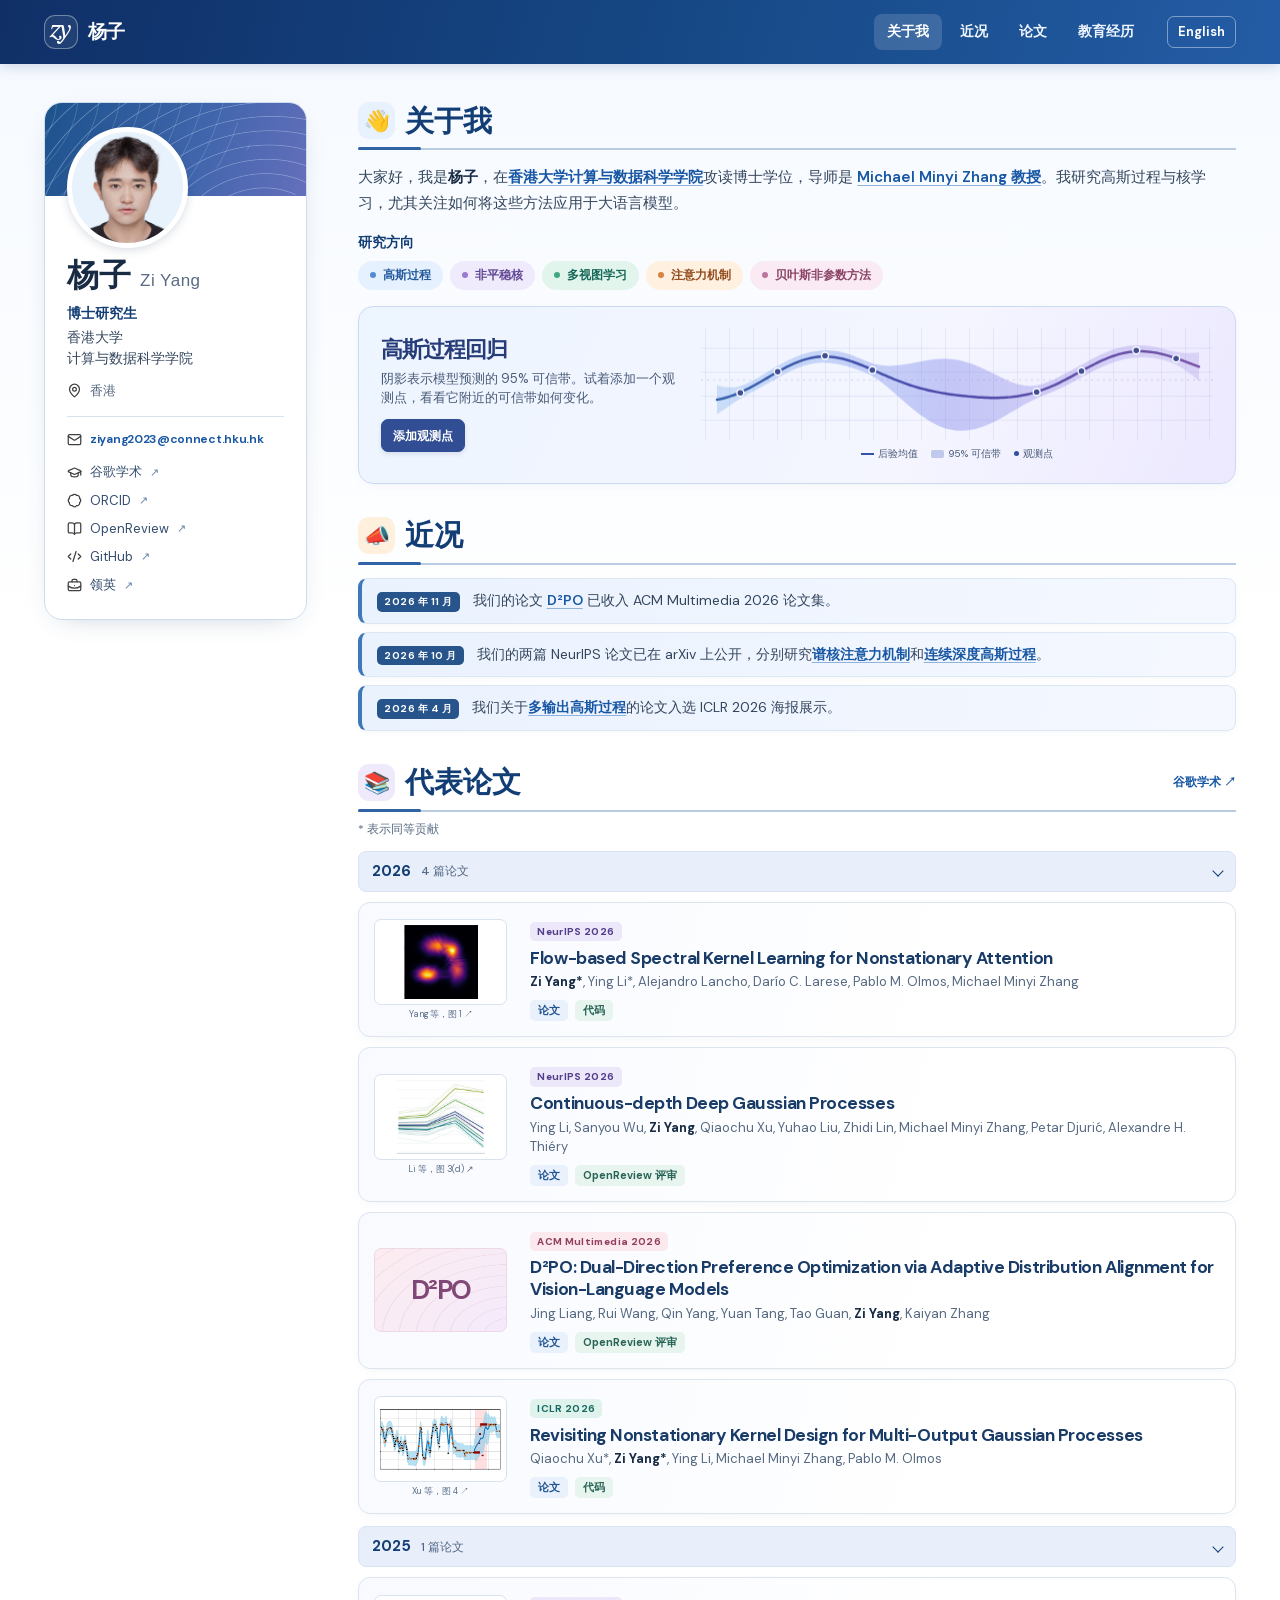
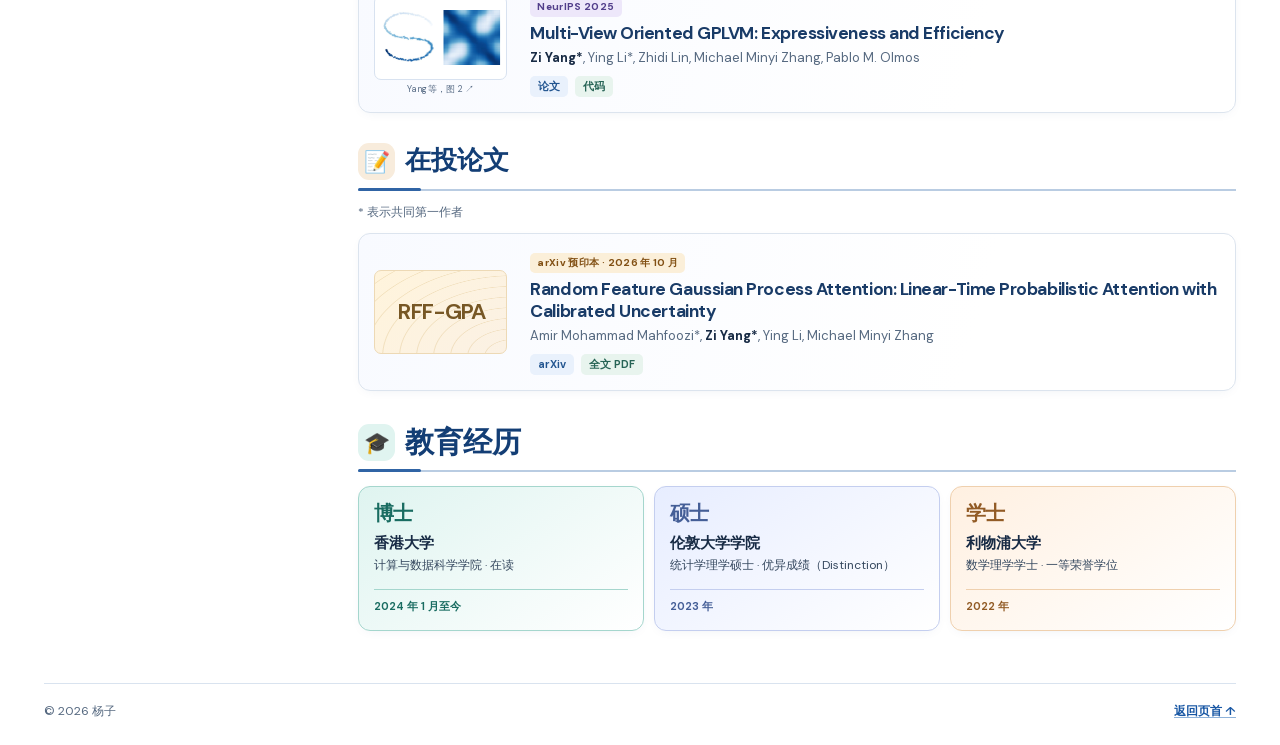
==== zh.html @ ea9e8f82 "Publish bilingual academic homepage" ====
<!doctype html>
<html lang="zh-Hans">
<head>
  <meta charset="utf-8">
  <meta name="viewport" content="width=device-width, initial-scale=1">
  <meta name="referrer" content="no-referrer">
  <meta name="theme-color" content="#103e83">
  <meta name="description" content="杨子，香港大学计算与数据科学学院博士研究生，研究高斯过程、核学习及其在大语言模型中的应用。">
  <title>杨子 Zi Yang · 香港大学</title>
  <link rel="canonical" href="https://ziyang18.github.io/zh.html">
  <link rel="alternate" hreflang="en" href="https://ziyang18.github.io/">
  <link rel="alternate" hreflang="zh-Hans" href="https://ziyang18.github.io/zh.html">
  <link rel="alternate" hreflang="x-default" href="https://ziyang18.github.io/">
  <link rel="icon" href="assets/favicon.png" type="image/png">
  <link rel="stylesheet" href="style.css">
  <script src="navigation.js" defer></script>
  <script src="assets/kernel-demo.js" defer></script>
</head>
<body id="top">
  <a class="skip" href="#about">跳至正文</a>
  <header class="masthead">
    <div class="shell masthead-inner">
      <a class="brand" href="#top" aria-label="杨子，返回页首">
        <span class="monogram" aria-hidden="true">zy</span>
        <span>杨子</span>
      </a>
      <div class="masthead-actions">
        <nav class="navigation" aria-label="栏目导航">
          <a href="#about" aria-current="location">关于我</a>
          <a href="#news">近况</a>
          <a href="#publications">论文</a>
          <a href="#education">教育经历</a>
        </nav>
        <a class="language-switch" href="index.html" lang="en" hreflang="en" aria-label="切换为英文">English</a>
      </div>
    </div>
  </header>
  <div class="shell layout">
    <aside class="profile" aria-label="个人资料与联系方式">
      <div class="profile-cover" aria-hidden="true"></div>
      <div class="portrait"><img src="assets/zi-yang.jpg" alt="杨子的照片" width="486" height="680"></div>
      <div class="identity">
        <h1>杨子 <span lang="en">Zi Yang</span></h1>
        <p class="role">博士研究生</p>
        <p class="affiliation">香港大学<br>计算与数据科学学院</p>
        <p class="location"><img src="assets/icons/map-pin.svg" width="15" height="15" alt="">香港</p>
      </div>
      <div class="profile-links">
        <a class="email" href="mailto:ziyang2023@connect.hku.hk"><img src="assets/icons/mail.svg" width="15" height="15" alt="">ziyang2023@connect.hku.hk</a>
        <ul class="profiles" aria-label="学术主页与职业档案">
          <li><a href="https://scholar.google.com/citations?user=_MBYk0YAAAAJ&amp;hl=zh-CN"><img src="assets/icons/graduation-cap.svg" width="16" height="16" alt="">谷歌学术 <span aria-hidden="true">↗</span></a></li>
          <li><a href="https://orcid.org/0009-0009-1295-5190"><img src="assets/icons/badge.svg" width="16" height="16" alt="">ORCID <span aria-hidden="true">↗</span></a></li>
          <li><a href="https://openreview.net/profile?id=~Zi_Yang8"><img src="assets/icons/book-open.svg" width="16" height="16" alt="">OpenReview <span aria-hidden="true">↗</span></a></li>
          <li><a href="https://github.com/ziyang18"><img src="assets/icons/code-xml.svg" width="16" height="16" alt="">GitHub <span aria-hidden="true">↗</span></a></li>
          <li><a href="https://www.linkedin.com/in/ziyang-209978317/"><img src="assets/icons/briefcase-business.svg" width="16" height="16" alt="">领英 <span aria-hidden="true">↗</span></a></li>
        </ul>
      </div>
    </aside>

    <main>
      <section class="intro" id="about" aria-labelledby="research-heading">
        <div class="section-heading"><h2 id="research-heading"><span class="section-icon" aria-hidden="true">👋</span>关于我</h2></div>
        <p class="bio">大家好，我是<strong>杨子</strong>，在<a href="https://www.cds.hku.hk/">香港大学计算与数据科学学院</a>攻读博士学位，导师是 <a href="https://michaelzhang01.github.io/">Michael Minyi Zhang 教授</a>。我研究高斯过程与核学习，尤其关注如何将这些方法应用于大语言模型。</p>

        <h3 class="interests-heading">研究方向</h3>
        <ul class="topics" aria-label="研究方向，点击可跳至相关论文">
          <li><a href="#cdgp">高斯过程</a></li>
          <li><a href="#mo-lrn">非平稳核</a></li>
          <li><a href="#gplvm">多视图学习</a></li>
          <li><a href="#fska">注意力机制</a></li>
          <li><a href="#cdgp">贝叶斯非参数方法</a></li>
        </ul>

        <figure class="research-figure" data-kernel-demo>
          <figcaption>
            <h3>高斯过程回归</h3>
            <p>阴影表示模型预测的 95% 可信带。试着添加一个观测点，看看它附近的可信带如何变化。</p>
            <button data-kernel-toggle type="button" hidden>添加观测点</button>
            <span data-kernel-status class="sr-only" aria-live="polite" aria-atomic="true"></span>
          </figcaption>
          <div class="figure-body">
            <div class="figure-plot">
              <img data-kernel-fallback src="assets/gp-posterior.png" alt="高斯过程回归示意图。远离观测点时，后验预测的可信带变宽。" width="1200" height="500">
              <canvas data-kernel-plot hidden role="img" width="1000" height="400" aria-label="根据八个示例观测点得到的高斯过程后验分布。在缺少观测的区域，95% 可信带变宽。"></canvas>
            </div>
            <div class="legend"><span><i class="line-key"></i>后验均值</span><span><i class="band-key"></i>95% 可信带</span><span><i class="dot-key"></i>观测点</span></div>
          </div>
        </figure>
      </section>

      <section class="section-block" id="news" aria-labelledby="news-heading">
        <div class="section-heading"><h2 id="news-heading"><span class="section-icon" aria-hidden="true">📣</span>近况</h2></div>
        <ul class="news-list">
          <li><time datetime="2026-11">2026 年 11 月</time><p>我们的论文 <a href="#d2po">D²PO</a> 已收入 ACM Multimedia 2026 论文集。</p></li>
          <li><time datetime="2026-10">2026 年 10 月</time><p>我们的两篇 NeurIPS 论文已在 arXiv 上公开，分别研究<a href="#fska">谱核注意力机制</a>和<a href="#cdgp">连续深度高斯过程</a>。</p></li>
          <li><time datetime="2026-04">2026 年 4 月</time><p>我们关于<a href="#mo-lrn">多输出高斯过程</a>的论文入选 ICLR 2026 海报展示。</p></li>
        </ul>
      </section>

      <section class="section-block" id="publications" aria-labelledby="publications-heading">
        <div class="section-heading"><h2 id="publications-heading"><span class="section-icon" aria-hidden="true">📚</span>代表论文</h2><a class="section-link" href="https://scholar.google.com/citations?user=_MBYk0YAAAAJ&amp;hl=zh-CN">谷歌学术 <span aria-hidden="true">↗</span></a></div>
        <p class="contribution"><span aria-hidden="true">*</span> 表示同等贡献</p>
        <details class="paper-year" open>
          <summary>2026 <span>4 篇论文</span></summary>
          <div class="papers">
          <article id="fska" class="paper">
            <div class="paper-body">
              <p class="venue">NeurIPS 2026</p>
              <h3 lang="en"><a href="https://arxiv.org/abs/2610.30465">Flow-based Spectral Kernel Learning for Nonstationary Attention</a></h3>
              <p class="authors" lang="en"><strong>Zi Yang*</strong>, Ying Li*, Alejandro Lancho, Darío C. Larese, Pablo M. Olmos, Michael Minyi Zhang</p>
              <p class="paper-links"><a href="https://arxiv.org/abs/2610.30465">论文</a><a href="https://github.com/ziyang18/FSKA">代码</a></p>
            </div>
            <a class="paper-figure" href="https://arxiv.org/html/2610.30465v1#S3.F1" aria-label="归一化流学到的谱密度，Yang 等，图 1，查看论文原图">
              <img src="assets/papers/fska.png" alt="归一化流学到的谱密度" width="122" height="77" loading="lazy">
              <span>Yang 等，图 1 ↗</span>
            </a>
          </article>
          <article id="cdgp" class="paper">
            <div class="paper-body">
              <p class="venue">NeurIPS 2026</p>
              <h3 lang="en"><a href="https://arxiv.org/abs/2610.30890">Continuous-depth Deep Gaussian Processes</a></h3>
              <p class="authors" lang="en">Ying Li, Sanyou Wu, <strong>Zi Yang</strong>, Qiaochu Xu, Yuhao Liu, Zhidi Lin, Michael Minyi Zhang, Petar Djurić, Alexandre H. Thiéry</p>
              <p class="paper-links"><a href="https://arxiv.org/abs/2610.30890">论文</a><a href="https://openreview.net/forum?id=lD5IXHqE11">OpenReview 评审</a></p>
            </div>
            <a class="paper-figure" href="https://arxiv.org/html/2610.30890v1#A6.F3" aria-label="从 FlowDGP 采样得到的潜在轨迹，Li 等，图 3(d)，查看论文原图">
              <img src="assets/papers/flow-dgp.png" alt="从 FlowDGP 采样得到的潜在轨迹" width="122" height="77" loading="lazy">
              <span>Li 等，图 3(d) ↗</span>
            </a>
          </article>
          <article id="d2po" class="paper">
            <div class="paper-monogram" aria-hidden="true"><span>D²PO</span></div>
            <div class="paper-body">
              <p class="venue">ACM Multimedia 2026</p>
              <h3 lang="en"><a href="https://doi.org/10.1145/3767308.3834972">D²PO: Dual-Direction Preference Optimization via Adaptive Distribution Alignment for Vision-Language Models</a></h3>
              <p class="authors" lang="en">Jing Liang, Rui Wang, Qin Yang, Yuan Tang, Tao Guan, <strong>Zi Yang</strong>, Kaiyan Zhang</p>
              <p class="paper-links"><a href="https://doi.org/10.1145/3767308.3834972">论文</a><a href="https://openreview.net/forum?id=dvkavVNOj9">OpenReview 评审</a></p>
            </div>
          </article>
          <article id="mo-lrn" class="paper">
            <div class="paper-body">
              <p class="venue">ICLR 2026</p>
              <h3 lang="en"><a href="https://proceedings.iclr.cc/paper_files/paper/2026/hash/9e5f7743a4e753452f73d32da1190202-Abstract-Conference.html">Revisiting Nonstationary Kernel Design for Multi-Output Gaussian Processes</a></h3>
              <p class="authors" lang="en">Qiaochu Xu*, <strong>Zi Yang*</strong>, Ying Li, Michael Minyi Zhang, Pablo M. Olmos</p>
              <p class="paper-links"><a href="https://proceedings.iclr.cc/paper_files/paper/2026/hash/9e5f7743a4e753452f73d32da1190202-Abstract-Conference.html">论文</a><a href="https://github.com/KrnteXu/MO-LRN">代码</a></p>
            </div>
            <a class="paper-figure" href="https://proceedings.iclr.cc/paper_files/paper/2026/file/9e5f7743a4e753452f73d32da1190202-Paper-Conference.pdf#page=9" aria-label="空气质量数据集中臭氧缺失值的插补结果，Xu 等，图 4，查看论文原图">
              <img src="assets/papers/mo-lrn.png" alt="空气质量数据集中臭氧缺失值的插补结果" width="122" height="77" loading="lazy">
              <span>Xu 等，图 4 ↗</span>
            </a>
          </article>
          </div>
        </details>
        <details class="paper-year" open>
          <summary>2025 <span>1 篇论文</span></summary>
          <div class="papers">
          <article id="gplvm" class="paper">
            <div class="paper-body">
              <p class="venue">NeurIPS 2025</p>
              <h3 lang="en"><a href="https://proceedings.neurips.cc/paper_files/paper/2025/hash/5e50b663324972bb8cc7b5c06a059438-Abstract-Conference.html">Multi-View Oriented GPLVM: Expressiveness and Efficiency</a></h3>
              <p class="authors" lang="en"><strong>Zi Yang*</strong>, Ying Li*, Zhidi Lin, Michael Minyi Zhang, Pablo M. Olmos</p>
              <p class="paper-links"><a href="https://proceedings.neurips.cc/paper_files/paper/2025/hash/5e50b663324972bb8cc7b5c06a059438-Abstract-Conference.html">论文</a><a href="https://github.com/ziyang18/NG-MVLVM">代码</a></p>
            </div>
            <a class="paper-figure" href="https://arxiv.org/html/2502.08253v2#S4.F3" aria-label="模型学到的潜变量与其中一个视图的核矩阵，Yang 等，图 2，查看论文原图">
              <img src="assets/papers/multi-view.png" alt="模型学到的潜变量与其中一个视图的核矩阵" width="122" height="77" loading="lazy">
              <span>Yang 等，图 2 ↗</span>
            </a>
          </article>
          </div>
        </details>

        <section class="submitted-manuscripts" id="submitted" aria-labelledby="submitted-heading">
          <div class="section-heading"><h3 id="submitted-heading"><span class="section-icon" aria-hidden="true">📝</span>在投论文</h3></div>
          <p class="contribution"><span aria-hidden="true">*</span> 表示共同第一作者</p>
          <article id="rff-gpa" class="paper">
            <div class="paper-monogram" aria-hidden="true"><span>RFF-GPA</span></div>
            <div class="paper-body">
              <p class="venue">arXiv 预印本 · 2026 年 10 月</p>
              <h3><a href="https://arxiv.org/abs/2610.08578" lang="en">Random Feature Gaussian Process Attention: Linear-Time Probabilistic Attention with Calibrated Uncertainty</a></h3>
              <p class="authors">Amir Mohammad Mahfoozi*, <strong>Zi Yang*</strong>, Ying Li, Michael Minyi Zhang</p>
              <p class="paper-links"><a href="https://arxiv.org/abs/2610.08578">arXiv</a><a href="https://arxiv.org/pdf/2610.08578">全文 PDF</a></p>
            </div>
          </article>
        </section>
      </section>

      <section class="section-block" id="education" aria-labelledby="education-heading">
        <div class="section-heading"><h2 id="education-heading"><span class="section-icon" aria-hidden="true">🎓</span>教育经历</h2></div>
        <ol class="education-list">
          <li><span class="degree">博士</span><h3>香港大学</h3><p>计算与数据科学学院 · 在读</p><span class="degree-date">2024 年 1 月至今</span></li>
          <li><span class="degree">硕士</span><h3>伦敦大学学院</h3><p>统计学理学硕士 · 优异成绩（Distinction）</p><span class="degree-date">2023 年</span></li>
          <li><span class="degree">学士</span><h3>利物浦大学</h3><p>数学理学学士 · 一等荣誉学位</p><span class="degree-date">2022 年</span></li>
        </ol>
      </section>
    </main>
  </div>
  <footer class="shell page-footer"><span>© 2026 杨子</span><a href="#top">返回页首 <span aria-hidden="true">↑</span></a></footer>
</body>
</html>
---- style.css ----
@font-face {
  font-family: "DM Sans";
  src: url("assets/fonts/dm-sans.woff2") format("woff2");
  font-weight: 100 900;
  font-display: swap;
}
@font-face {
  font-family: "STIX Two Text";
  src: url("assets/fonts/stix-two-text-italic.woff2") format("woff2");
  font-style: italic;
  font-weight: 400 700;
  font-display: swap;
}
:root {
  --navy: #133e75;
  --link: #1857a4;
  --ink: #182b45;
  --body: #34475e;
  --muted: #566980;
  --line: #d9e3ef;
  --soft-shadow: 0 3px 13px -7px #294b7826;
  --sans: "DM Sans", -apple-system, BlinkMacSystemFont, "Segoe UI", sans-serif;
  --ease: cubic-bezier(.2,.75,.25,1);
  color-scheme: light;
}
* { box-sizing: border-box; }
[hidden] { display: none !important; }
html { scroll-behavior: smooth; scroll-padding-top: 88px; }
body { margin: 0; font: 16px/1.55 var(--sans); color: var(--body); background: linear-gradient(#f5f9ff, #fff 650px); }
h1, h2, h3, p, ul, ol, figure { margin: 0; }
ul, ol { list-style: none; padding: 0; }
img { display: block; max-width: 100%; }
button { font: inherit; }
a { color: var(--link); text-underline-offset: .18em; text-decoration-color: #8eb2d9; }
a:hover { text-decoration-color: currentColor; }
:where(a,button,summary):focus-visible { outline: 3px solid #a75a10; outline-offset: 3px; border-radius: 4px; }
.skip { position: fixed; top: -7rem; left: 1rem; z-index: 10; background: white; padding: 9px 15px; }
.skip:focus { top: 12px; }
.sr-only { position: absolute; width: 1px; height: 1px; padding: 0; margin: -1px; overflow: hidden; clip-path: inset(50%); white-space: nowrap; border: 0; }
.shell { width: calc(100% - 88px); max-width: 1232px; margin-inline: auto; }

/* A compact blue masthead keeps the sections within reach. */
.masthead { position: sticky; top: 0; z-index: 4; background: linear-gradient(105deg,#102f67 0%,#164986 55%,#245ca5 100%); box-shadow: 0 3px 12px #163f772b; }
.masthead-inner { display: flex; align-items: center; justify-content: space-between; gap: 15px; height: 64px; }
.brand { display: flex; align-items: center; gap: 10px; color: white; text-decoration: none; font-weight: 700; font-size: 19px; letter-spacing: -.035em; }
.monogram { display: grid; place-items: center; height: 34px; width: 34px; padding: 0 3px 4px 0; border: 1px solid #ffffff5c; border-radius: 11px; background: #ffffff12; font: italic 500 27px/1 "STIX Two Text",Georgia,serif; letter-spacing: -.09em; }
.navigation { display: flex; align-items: center; gap: 5px; }
.navigation a { position: relative; padding: 7px 13px; border-radius: 8px; color: #eef5ff; text-decoration: none; font-size: 14px; font-weight: 600; transition: background-color .2s,color .2s; }
.navigation a:hover { background: #ffffff15; }
.navigation a[aria-current] { color: white; background: #ffffff26; }
.navigation a::after { content: ""; position: absolute; left: 14px; right: 14px; bottom: 4px; height: 2px; background: #bfe4ff; border-radius: 2px; transform: scaleX(0); transform-origin: left; transition: transform .22s var(--ease); }
.navigation a:hover::after, .navigation a:focus-visible::after { transform: scaleX(1); }
.masthead a:focus-visible { outline-color: #ffde9d; }

.layout { display: grid; grid-template-columns: clamp(223px,21vw,263px) minmax(0,1fr); gap: clamp(32px,4vw,65px); align-items: start; padding-block: clamp(26px,3vw,44px) 52px; }
main { min-width: 0; }
.profile { --pad: 22px; position: relative; isolation: isolate; border-radius: 18px; border: 1px solid #cedded; background: white; box-shadow: 0 8px 28px -18px #22476c6e; padding: 24px var(--pad) 20px; }
@media (min-width: 871px) and (min-height: 720px) {
  .profile { position: sticky; top: 90px; }
}
.profile-cover { position: absolute; z-index: -1; inset: 0 0 auto; height: 93px; border-radius: 17px 17px 0 0; overflow: hidden; background: linear-gradient(110deg,#1c528c,#4266ad 60%,#656fbb); }
.profile-cover::before, .profile-cover::after { content: ""; position: absolute; inset: -20% -6%; background: repeating-radial-gradient(ellipse at 73% 129%, transparent 0 10px, #dceaff55 11px, transparent 12px 18px); transform: rotate(-10deg); }
.profile-cover::after { inset: -50% 30% -40% -45%; opacity: .38; transform: rotate(-30deg); background: repeating-radial-gradient(ellipse at 25% 10%, transparent 0 14px, #d5faff80 15px, transparent 16px 23px); }
.portrait { width: 121px; aspect-ratio: 1; border: 5px solid white; border-radius: 50%; overflow: hidden; box-shadow: 0 2px 10px #1939612c; background: #e8f2fc; }
.portrait img { height: 100%; width: 100%; object-fit: cover; object-position: center 43%; mix-blend-mode: multiply; }
.identity h1 { display: flex; align-items: baseline; flex-wrap: wrap; gap: 9px; margin-top: 10px; color: var(--ink); font-size: 32px; line-height: 1.12; letter-spacing: -.055em; }
.identity h1 span { font: 500 17px/1.2 "PingFang SC","Songti SC",sans-serif; letter-spacing: .03em; color: #5a6b86; }
.role { color: var(--navy); font-size: 14px; font-weight: 700; margin-top: 9px; }
.affiliation { font-size: 13.5px; line-height: 1.55; margin-top: 3px; }
.location, .email { display: flex; align-items: center; gap: 8px; }
.location { color: var(--muted); font-size: 13px; margin-top: 11px; }
.profile-links { padding-top: 13px; border-top: 1px solid var(--line); margin-top: 15px; }
.profile-links a { text-decoration: none; }
.email { color: var(--link); font-size: 12px; font-weight: 650; letter-spacing: -.025em; }
.email:hover { text-decoration: underline; }
.email img, .location img, .profiles img { width: 15px; height: 15px; opacity: .75; }
.profiles { margin-top: 10px; display: grid; gap: 0; }
.profiles a { display: flex; align-items: center; gap: 8px; padding: 4px 6px; margin-inline: -6px; border-radius: 5px; color: #344e6e; font-size: 13px; width: fit-content; }
.profiles a span { color: #6583a6; font-size: 11px; transition: transform .18s; }
.profiles a:hover, .profiles a:focus-visible { color: var(--link); background: #eef5ff; }
.profiles a:hover span { transform: translate(2px,-2px); }

.section-block { margin-top: 33px; }
.section-heading { display: flex; justify-content: space-between; align-items: center; gap: 10px; padding: 0 0 9px; border-bottom: 2px solid #b9cce2; position: relative; }
.section-heading::after { content: ""; position: absolute; bottom: -2px; left: 0; width: 63px; height: 3px; border-radius: 10px; background: #3064a5; }
.section-heading h2 { display: flex; align-items: center; gap: 10px; color: var(--navy); font-size: clamp(24px,2.3vw,32px); line-height: 1.18; font-weight: 720; letter-spacing: -.045em; }
.section-icon { display: inline-grid; place-items: center; width: 37px; height: 37px; background: #e8f1fe; border-radius: 11px; font: 21px/1 "Apple Color Emoji","Segoe UI Emoji",sans-serif; flex-shrink: 0; }
#news .section-icon { background: #fff0dd; }
#publications .section-icon { background: #efe9fc; }
#education .section-icon { background: #e0f4f0; }
.section-link { text-decoration: none; font-size: 12px; font-weight: 650; white-space: nowrap; }
.section-link:hover { text-decoration: underline; }
.bio { margin-top: 15px; font-size: clamp(15px,1.16vw,17px); line-height: 1.7; }
.bio strong { color: var(--ink); }
.bio a, .news-list a { font-weight: 600; }
.interests-heading { margin: 16px 0 7px; color: var(--navy); font-size: 14px; font-weight: 700; }
.topics { display: flex; align-items: flex-start; gap: 6px 7px; flex-wrap: wrap; }
.topics li { --color: #245a9d; --tone: #e6f1ff; --dot: #548ad3; }
.topics li:nth-child(2) { --color: #604793; --tone: #f0eafd; --dot: #997ad1; }
.topics li:nth-child(3) { --color: #176858; --tone: #e2f5ed; --dot: #42a683; }
.topics li:nth-child(4) { --color: #934c1e; --tone: #fff0df; --dot: #d88243; }
.topics li:nth-child(5) { --color: #8a4365; --tone: #faeaf4; --dot: #bb759c; }
.topics a { display: flex; align-items: center; gap: 7px; padding: 5px 12px; border-radius: 20px; text-decoration: none; background: var(--tone); color: var(--color); font-size: 12px; font-weight: 650; transition: transform .18s,box-shadow .18s; }
.topics a::before { content: ""; width: 6px; height: 6px; border-radius: 50%; background: var(--dot); }

.research-figure { position: relative; display: grid; grid-template-columns: minmax(185px,.73fr) minmax(0,1.27fr); align-items: center; gap: 12px 26px; margin-top: 16px; padding: clamp(16px,1.7vw,24px); overflow: hidden; border: 1px solid #cbd9f1; border-radius: 15px; background: linear-gradient(115deg,#edf5ff 0%,#f4f5ff 65%,#ece8ff); box-shadow: var(--soft-shadow); }
.research-figure h3 { color: #263c78; font-size: clamp(19px,1.75vw,25px); line-height: 1.13; font-weight: 720; letter-spacing: -.045em; text-wrap: balance; }
.research-figure figcaption p { max-width: 32ch; margin-top: 7px; color: #495b78; font-size: 13px; line-height: 1.45; }
button[data-kernel-toggle] { display: inline-flex; align-items: center; gap: 7px; margin-top: 12px; background: #314e94; color: white; border: 1px solid #314e94; border-radius: 7px; padding: 6px 11px; min-height: 33px; cursor: pointer; font-size: 12px; font-weight: 650; box-shadow: 0 2px 4px #253d6f20; transition: background .2s, transform .2s; }
button[data-kernel-toggle]:hover { background: #243f81; }
button[data-kernel-toggle]:active { transform: translateY(1px); }
.figure-body { min-width: 0; }
.figure-plot { height: clamp(108px,8.7vw,135px); position: relative; background-image: linear-gradient(#6174ab1c 1px, transparent 1px),linear-gradient(90deg,#6174ab1c 1px,transparent 1px); background-size: 24px 24px; background-position: center; border-radius: 7px; }
.figure-plot :is(img,canvas) { display: block; width: 100%; height: 100%; }
.legend { display: flex; justify-content: center; flex-wrap: wrap; gap: 4px 13px; color: #485875; font-size: 10px; margin-top: 6px; }
.legend span { display: inline-flex; align-items: center; gap: 4px; }
.legend i { display: inline-block; }
.line-key { border-top: 2px solid #3354a8; width: 13px; }
.band-key { background: #c0c8eb; height: 8px; width: 13px; border-radius: 2px; }
.dot-key { background: #344fa2; width: 5px; height: 5px; border-radius: 50%; }
.research-figure:not(:has(canvas:not([hidden]))) .line-key { border-color: #226052; }
.research-figure:not(:has(canvas:not([hidden]))) .dot-key { background: #226052; }
.research-figure:not(:has(canvas:not([hidden]))) .band-key { background: #badacf; }

.news-list { display: grid; gap: 8px; margin-top: 13px; }
.news-list li { display: grid; grid-template-columns: max-content 1fr; align-items: baseline; gap: 13px; border: 1px solid #dce6f4; border-left: 4px solid #3e78b9; border-radius: 9px; padding: 11px 15px; background: linear-gradient(105deg,#eaf2fe,#f5f8ff); box-shadow: 0 2px 6px #21477a09; transition: transform .23s var(--ease),box-shadow .23s; }
.news-list time { border-radius: 5px; background: #27558b; color: white; font-size: 10px; font-weight: 700; letter-spacing: .05em; text-transform: uppercase; padding: 4px 7px; line-height: 1.15; white-space: nowrap; }
.news-list p { color: #33465e; font-size: 14px; line-height: 1.55; }
.contribution { color: var(--muted); margin: 8px 0 12px; font-size: 12px; }
.paper-year { margin-top: 12px; }
.paper-year summary { display: flex; align-items: center; gap: 10px; cursor: pointer; list-style: none; color: var(--navy); background: #e9effa; padding: 8px 13px; border: 1px solid #d8e3f3; border-radius: 8px; font-weight: 700; font-size: 15px; }
.paper-year summary::-webkit-details-marker { display: none; }
.paper-year summary span { font-size: 12px; font-weight: 500; color: #516785; }
.paper-year summary::after { content: ""; margin-left: auto; width: 7px; height: 7px; border: solid currentColor; border-width: 0 1.5px 1.5px 0; transform: rotate(-45deg); transition: transform .22s; }
.paper-year[open] > summary::after { transform: rotate(45deg); }
.paper-year summary:hover { background: #dfeafa; }
.papers { display: grid; gap: 10px; margin-top: 10px; }
.paper { --venue-ink: #523e8b; --venue-bg: #ede7fa; display: grid; grid-template-columns: clamp(100px,10.4vw,145px) minmax(0,1fr); align-items: center; gap: clamp(14px,1.8vw,24px); padding: 15px; border: 1px solid #dce4ee; border-radius: 12px; background: linear-gradient(105deg,#f8faff,#fff 70%); box-shadow: var(--soft-shadow); transition: transform .23s var(--ease),box-shadow .23s,border-color .23s; }
.paper:target { border-color: #6887c0; }
#d2po { --venue-ink: #923e5d; --venue-bg: #fce9ee; }
#mo-lrn { --venue-ink: #176b62; --venue-bg: #dff3ec; }
.paper-body { min-width: 0; grid-area: 1 / 2; }
.venue { display: inline-block; color: var(--venue-ink); background: var(--venue-bg); border-radius: 5px; padding: 2px 7px; font-size: 10px; font-weight: 750; letter-spacing: .035em; }
.paper h3 { margin: 5px 0 4px; font-size: clamp(17px,1.37vw,21px); line-height: 1.24; font-weight: 680; letter-spacing: -.026em; text-wrap: pretty; }
.paper h3 a { text-decoration: none; color: #193b67; }
.paper h3 a:hover { color: var(--link); text-decoration: underline; }
.authors { color: var(--muted); font-size: 13px; line-height: 1.45; }
.authors strong { color: var(--ink); }
.paper-links { display: flex; gap: 7px; margin-top: 8px; }
.paper-links a { background: #e9f1fc; border-radius: 5px; color: #225590; padding: 2px 8px; font-size: 11px; font-weight: 650; text-decoration: none; }
.paper-links a + a { background: #e8f4ee; color: #276456; }
.paper-links a:hover { text-decoration: underline; }
.paper-figure, .paper-monogram { grid-area: 1 / 1; min-width: 0; }
.paper-figure { color: #5b6f88; text-decoration: none; text-align: center; font-size: 9px; line-height: 1.35; }
.paper-figure img { width: 100%; height: clamp(76px,6.7vw,94px); object-fit: contain; padding: 5px; border-radius: 7px; border: 1px solid #d8e2f0; background: white; }
.paper-figure span { display: block; margin-top: 3px; }
.paper-figure:hover span { text-decoration: underline; }
.paper-monogram { display: grid; place-items: center; min-height: 84px; border: 1px solid #efd8e6; border-radius: 7px; color: #804876; background: repeating-radial-gradient(ellipse at 104% 105%,transparent 0 9px,#c990ba32 10px,transparent 11px 17px),linear-gradient(135deg,#fcecf0,#f4eafb); }
.paper-monogram span { font-weight: 650; font-size: 27px; letter-spacing: -.06em; }
.education-list { display: grid; grid-template-columns: repeat(3,minmax(0,1fr)); gap: 10px; margin-top: 14px; }
.education-list li { --tone: #dff4f0; --edge: #a5d6cd; --accent: #196c61; display: flex; flex-direction: column; align-items: flex-start; padding: 15px; background: linear-gradient(145deg,var(--tone),#fff); border: 1px solid var(--edge); border-radius: 12px; box-shadow: var(--soft-shadow); transition: transform .23s var(--ease),box-shadow .23s; }
.education-list li:nth-child(2) { --tone: #e7edff; --edge: #c4ceef; --accent: #445e97; }
.education-list li:nth-child(3) { --tone: #fff0e1; --edge: #efd0ae; --accent: #925b25; }
.degree { font-size: 20px; font-weight: 750; line-height: 1.12; letter-spacing: -.04em; color: var(--accent); }
.education-list h3 { font-size: 15px; line-height: 1.35; color: var(--ink); margin: 9px 0 4px; }
.education-list p { font-size: 12px; line-height: 1.45; margin-bottom: 14px; }
.degree-date { margin-top: auto; padding-top: 8px; align-self: stretch; border-top: 1px solid var(--edge); color: var(--accent); font-size: 11px; font-weight: 650; }
.page-footer { display: flex; align-items: center; justify-content: space-between; border-top: 1px solid var(--line); color: var(--muted); font-size: 12px; padding: 18px 0 25px; }
.page-footer a { font-weight: 600; }
@media (hover:hover) and (pointer:fine) {
  .topics a:hover { transform: translateY(-2px); box-shadow: 0 3px 8px #36568320; }
  .news-list li:hover { transform: translateX(4px); box-shadow: 0 4px 12px #294d7e16; }
  .paper:hover, .education-list li:hover { transform: translateY(-3px); box-shadow: 0 7px 19px -7px #2b49733b; }
  .paper:hover { border-color: #b8cce6; }
  .intro .section-heading:hover .section-icon { animation: greet .42s ease-in-out; transform-origin: 65% 78%; }
}
@keyframes greet { 30% { transform: rotate(12deg); } 70% { transform: rotate(-7deg); } }
.news-list li:focus-within,.paper:focus-within { box-shadow: 0 0 0 2px #92acde80; }
@media (max-width: 1050px) {
  .shell { width: calc(100% - 52px); }
  .layout { grid-template-columns: 215px minmax(0,1fr); gap: 28px; }
  .profile { --pad: 17px; }
  .research-figure { gap: 15px; }
}
@media (max-width: 870px) {
  .shell { width: calc(100% - 40px); }
  .layout { max-width: 760px; display: block; }
  .profile { display: grid; grid-template-columns: 100px minmax(0,1fr); align-items: center; gap: 0 18px; padding: 17px 20px; margin-bottom: 24px; }
  .profile-cover { inset: 0 auto 0 0; width: 67px; height: auto; border-radius: 17px 0 0 17px; }
  .portrait { width: 93px; }
  .identity h1 { margin: 0; font-size: 29px; }
  .role { margin-top: 4px; }
  .affiliation { margin: 0; }
  .location { margin-top: 4px; font-size: 12px; }
  .profile-links { grid-column: 2; margin-top: 7px; padding: 0; border: 0; }
  .profiles { display: flex; gap: 3px 14px; flex-wrap: wrap; margin-top: 3px; }
  .profiles a { gap: 4px; padding: 1px 0; margin: 0; font-size: 12px; }
  .profiles img { width: 13px; height: 13px; }
}
@media (max-width: 580px) {
  html { scroll-padding-top: 71px; }
  .shell { width: calc(100% - 30px); }
  .masthead-inner { height: 53px; gap: 8px; }
  .brand > span:last-child { display: none; }
  .monogram { width: 29px; height: 29px; font-size: 23px; border-radius: 9px; }
  .navigation { gap: 0; }
  .navigation a { padding: 7px clamp(5px,1.8vw,9px); font-size: 12px; }
  .layout { padding-block: 18px 32px; }
  .profile { grid-template-columns: 76px minmax(0,1fr); column-gap: 11px; padding: 13px; margin-bottom: 23px; }
  .portrait { width: 74px; border-width: 3px; }
  .profile-cover { width: 43px; }
  .identity h1 { font-size: 26px; }
  .identity h1 span { font-size: 15px; }
  .role, .affiliation { font-size: 12px; }
  .profiles { gap: 3px 10px; }
  .profiles img { display: none; }
  .email { font-size: 11.5px; }
  .section-block { margin-top: 26px; }
  .section-heading { padding-bottom: 7px; flex-wrap: wrap; gap: 4px 9px; }
  .section-heading h2 { gap: 8px; font-size: 24px; }
  .section-icon { width: 31px; height: 31px; font-size: 18px; border-radius: 9px; }
  .section-link { font-size: 11px; }
  .bio { margin-top: 11px; line-height: 1.58; }
  .interests-heading { margin-top: 14px; }
  .topics { gap: 5px; }
  .topics a { font-size: 11px; padding: 5px 9px; gap: 5px; }
  .research-figure { grid-template-columns: 1fr; gap: 12px; margin-top: 13px; padding: 15px; }
  .research-figure figcaption p { max-width: none; }
  button[data-kernel-toggle] { margin-top: 9px; }
  .figure-plot { height: 103px; }
  .news-list li { gap: 9px; padding: 10px; }
  .news-list time { font-size: 9px; padding: 4px 5px; }
  .news-list p { font-size: 13px; }
  .paper { grid-template-columns: minmax(0,1fr); gap: 10px; padding: 12px; }
  .paper-body { grid-area: auto; }
  .paper-figure, .paper-monogram { grid-area: auto; order: 1; }
  .paper-figure { display: flex; gap: 8px; align-items: end; text-align: left; width: fit-content; }
  .paper-figure img { width: 80px; height: 52px; }
  .paper-monogram { display: none; }
  .education-list { grid-template-columns: 1fr; }
  .education-list li { padding: 13px 15px; }
}
@media (prefers-reduced-motion: reduce) {
  html { scroll-behavior: auto; }
  *, *::before, *::after { animation: none !important; transition: none !important; }
  .topics a:hover, .news-list li:hover, .paper:hover, .education-list li:hover, button:active, .profiles a:hover span { transform: none !important; }
}

.masthead-actions { display: flex; align-items: center; gap: clamp(7px,1.6vw,22px); }
.language-switch { flex-shrink: 0; display: inline-flex; align-items: center; min-height: 32px; padding: 4px 10px; border: 1px solid #ffffff6b; border-radius: 7px; color: #fff; font-size: 13px; font-weight: 650; text-decoration: none; }
.language-switch:hover { background: #ffffff20; }
.submitted-manuscripts { margin-top: 30px; }
.submitted-manuscripts .section-heading { margin-bottom: 12px; }
.submitted-manuscripts .section-heading h3 { display: flex; align-items: center; gap: 10px; color: var(--navy); font-size: clamp(21px,2vw,27px); line-height: 1.2; letter-spacing: -.025em; }
#submitted .section-icon { background: #f8ecdc; }
#rff-gpa { --venue-ink: #825014; --venue-bg: #fbefd9; }
#rff-gpa .paper-monogram { color: #775725; border-color: #edd9b5; background: repeating-radial-gradient(ellipse at 105% 105%,transparent 0 10px,#d1ab6042 11px,transparent 12px 17px),linear-gradient(135deg,#fff4dc,#fbf1e4); }
#rff-gpa .paper-monogram span { font-size: 22px; }
html:lang(zh) .identity h1, html:lang(zh) .section-heading :is(h2,h3) { letter-spacing: 0; }
@media (max-width: 580px) {
  .masthead-inner, .masthead-actions { gap: 4px; }
  .masthead-actions .navigation a { padding-inline: clamp(3px,1.1vw,7px); font-size: 11.5px; }
  .language-switch { padding-inline: 7px; min-height: 29px; font-size: 12px; }
}
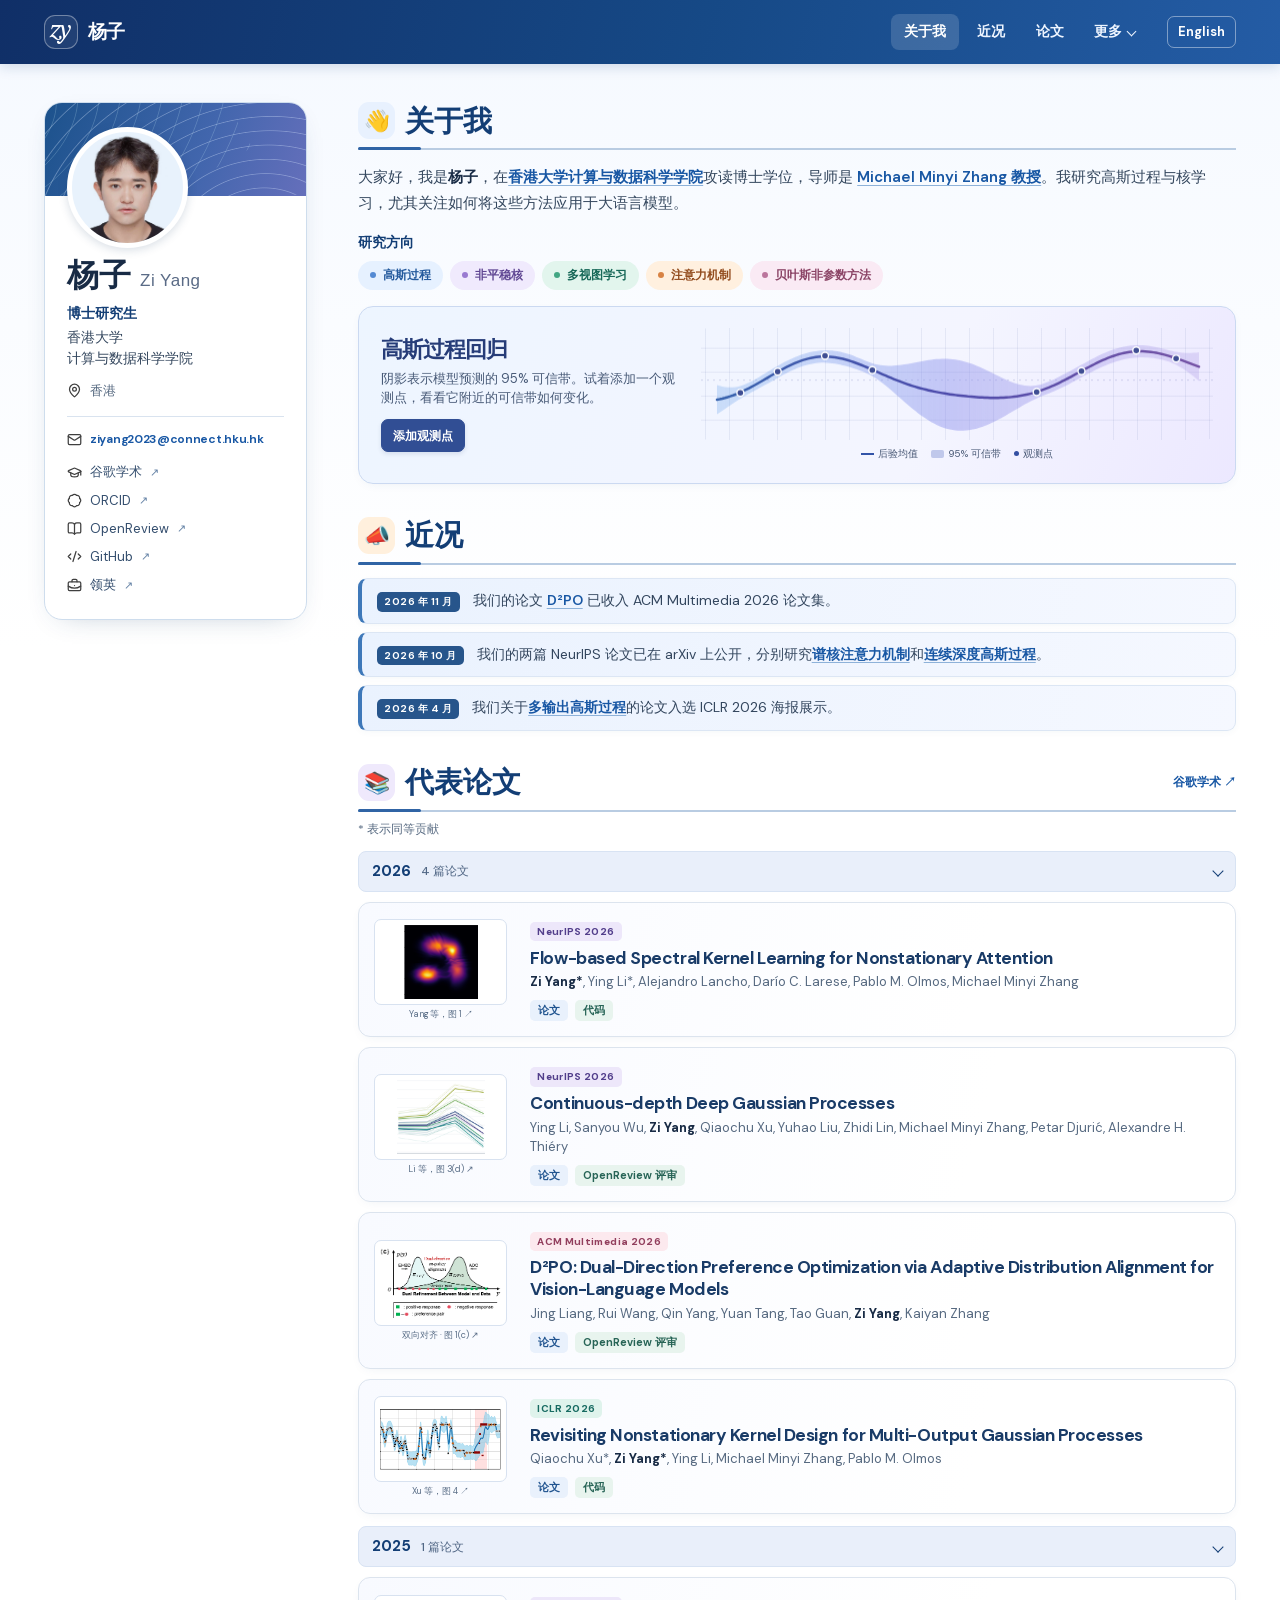
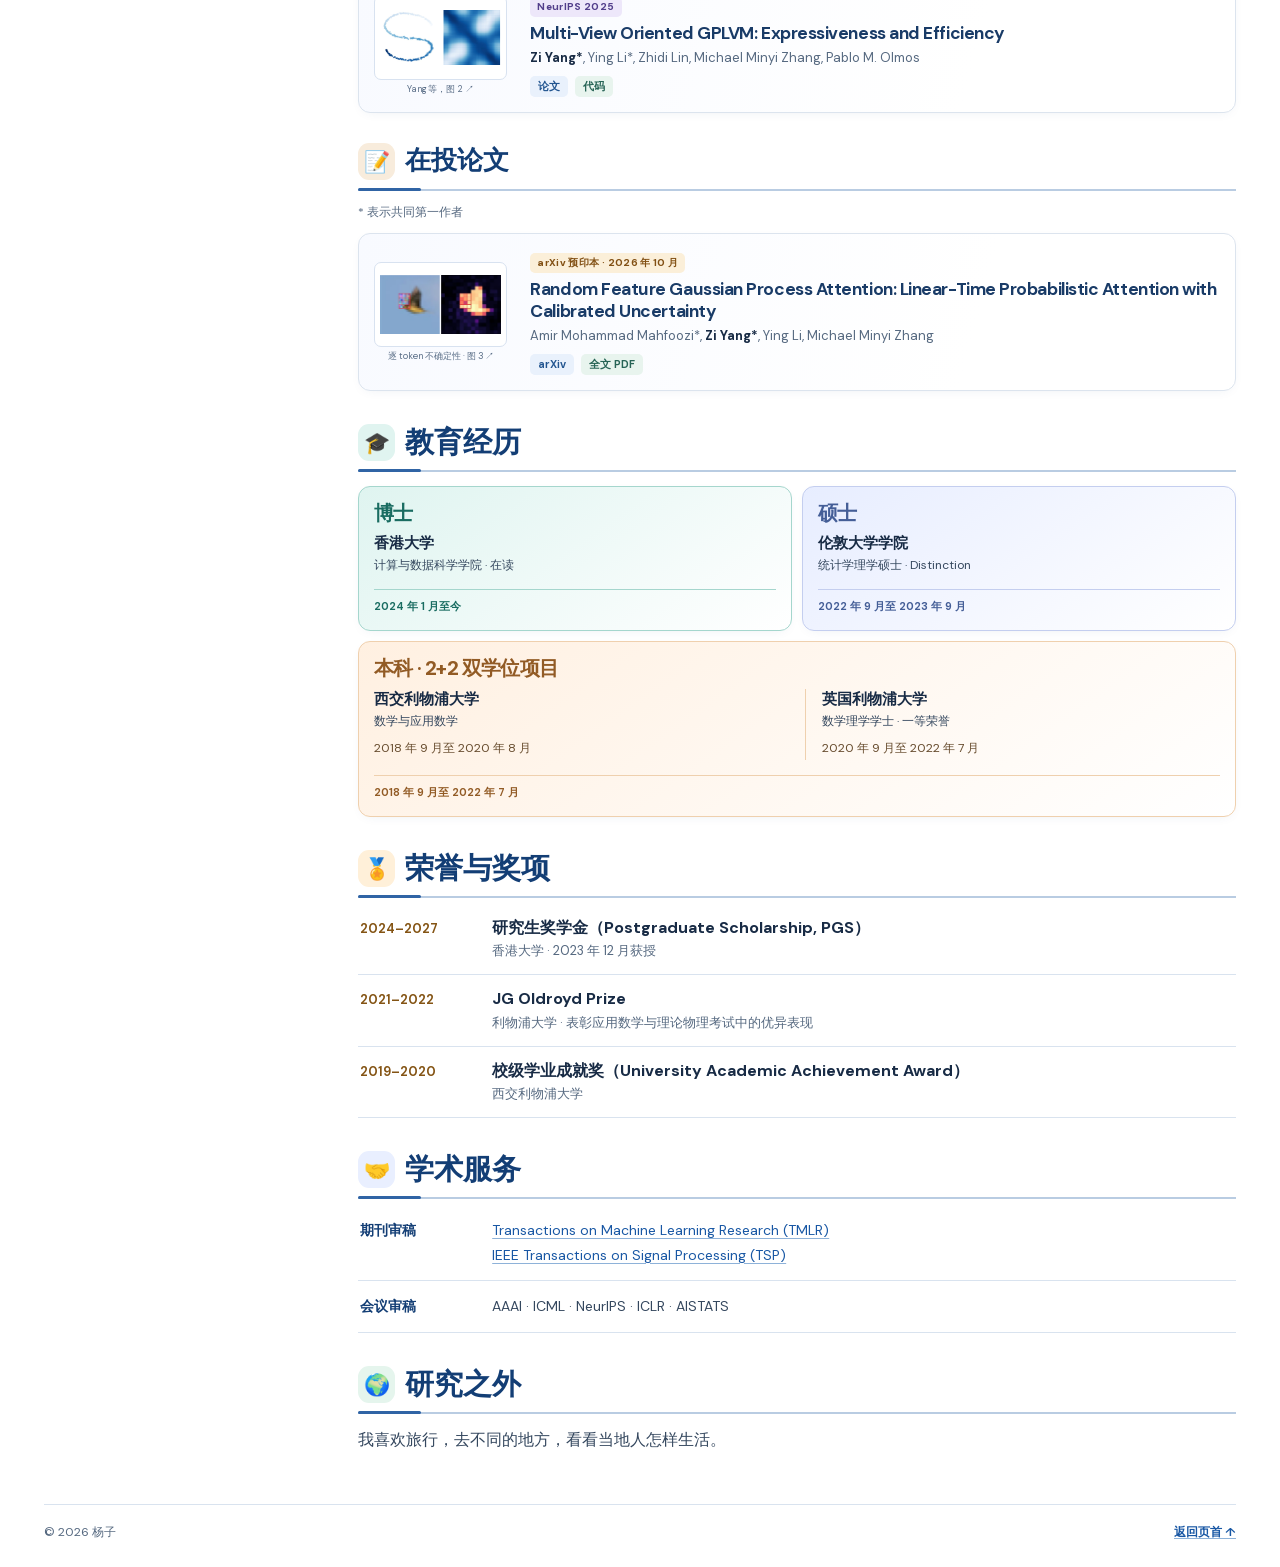
==== commit 6213314f: "Publish academic service, awards, education timeline and paper figures" ====
--- a/zh.html
+++ b/zh.html
@@ -29,7 +29,15 @@
           <a href="#about" aria-current="location">关于我</a>
           <a href="#news">近况</a>
           <a href="#publications">论文</a>
-          <a href="#education">教育经历</a>
+          <details class="more-nav">
+            <summary>更多</summary>
+            <div class="more-links">
+              <a href="#education">教育经历</a>
+              <a href="#awards">荣誉与奖项</a>
+              <a href="#service">学术服务</a>
+              <a href="#beyond">研究之外</a>
+            </div>
+          </details>
         </nav>
         <a class="language-switch" href="index.html" lang="en" hreflang="en" aria-label="切换为英文">English</a>
       </div>
@@ -128,7 +136,10 @@
             </a>
           </article>
           <article id="d2po" class="paper">
-            <div class="paper-monogram" aria-hidden="true"><span>D²PO</span></div>
+            <a class="paper-figure" href="https://figures.semanticscholar.org/56127a9550c8dddba6dc9d9c1e523be91dec12a2/2-Figure1-1.png" aria-label="D²PO 在模型与偏好数据之间进行双向对齐。节选自 Liang 等的图 1(c)。">
+              <img src="assets/papers/d2po.webp" alt="D²PO 在模型与偏好数据之间进行双向对齐。节选自 Liang 等的图 1(c)。" width="122" height="77" loading="lazy">
+              <span>双向对齐 · 图 1(c) ↗</span>
+            </a>
             <div class="paper-body">
               <p class="venue">ACM Multimedia 2026</p>
               <h3 lang="en"><a href="https://doi.org/10.1145/3767308.3834972">D²PO: Dual-Direction Preference Optimization via Adaptive Distribution Alignment for Vision-Language Models</a></h3>
@@ -172,7 +183,10 @@
           <div class="section-heading"><h3 id="submitted-heading"><span class="section-icon" aria-hidden="true">📝</span>在投论文</h3></div>
           <p class="contribution"><span aria-hidden="true">*</span> 表示共同第一作者</p>
           <article id="rff-gpa" class="paper">
-            <div class="paper-monogram" aria-hidden="true"><span>RFF-GPA</span></div>
+            <a class="paper-figure" href="https://arxiv.org/html/2610.08578v1#S4.F3" aria-label="受扰动的鸟类图像及其逐 token 后验不确定性图。节选自 Mahfoozi 等的图 3。">
+              <img src="assets/papers/rff-gpa.webp" alt="受扰动的鸟类图像及其逐 token 后验不确定性图。节选自 Mahfoozi 等的图 3。" width="122" height="77" loading="lazy">
+              <span>逐 token 不确定性 · 图 3 ↗</span>
+            </a>
             <div class="paper-body">
               <p class="venue">arXiv 预印本 · 2026 年 10 月</p>
               <h3><a href="https://arxiv.org/abs/2610.08578" lang="en">Random Feature Gaussian Process Attention: Linear-Time Probabilistic Attention with Calibrated Uncertainty</a></h3>
@@ -187,9 +201,38 @@
         <div class="section-heading"><h2 id="education-heading"><span class="section-icon" aria-hidden="true">🎓</span>教育经历</h2></div>
         <ol class="education-list">
           <li><span class="degree">博士</span><h3>香港大学</h3><p>计算与数据科学学院 · 在读</p><span class="degree-date">2024 年 1 月至今</span></li>
-          <li><span class="degree">硕士</span><h3>伦敦大学学院</h3><p>统计学理学硕士 · 优异成绩（Distinction）</p><span class="degree-date">2023 年</span></li>
-          <li><span class="degree">学士</span><h3>利物浦大学</h3><p>数学理学学士 · 一等荣誉学位</p><span class="degree-date">2022 年</span></li>
+          <li><span class="degree">硕士</span><h3>伦敦大学学院</h3><p>统计学理学硕士 · Distinction</p><span class="degree-date">2022 年 9 月至 2023 年 9 月</span></li>
+          <li class="dual-degree">
+            <span class="degree">本科 · 2+2 双学位项目</span>
+            <div class="degree-stages">
+              <div><h3>西交利物浦大学</h3><p>数学与应用数学</p><span class="stage-date">2018 年 9 月至 2020 年 8 月</span></div>
+              <div><h3>英国利物浦大学</h3><p>数学理学学士 · 一等荣誉</p><span class="stage-date">2020 年 9 月至 2022 年 7 月</span></div>
+            </div>
+            <span class="degree-date">2018 年 9 月至 2022 年 7 月</span>
+          </li>
         </ol>
+      </section>
+
+      <section class="section-block" id="awards" aria-labelledby="awards-heading">
+        <div class="section-heading"><h2 id="awards-heading"><span class="section-icon" aria-hidden="true">🏅</span>荣誉与奖项</h2></div>
+        <ul class="award-list">
+          <li><span class="award-date">2024–2027</span><div><h3>研究生奖学金（Postgraduate Scholarship, PGS）</h3><p>香港大学 · 2023 年 12 月获授</p></div></li>
+          <li><span class="award-date">2021–2022</span><div><h3>JG Oldroyd Prize</h3><p>利物浦大学 · 表彰应用数学与理论物理考试中的优异表现</p></div></li>
+          <li><span class="award-date">2019–2020</span><div><h3>校级学业成就奖（University Academic Achievement Award）</h3><p>西交利物浦大学</p></div></li>
+        </ul>
+      </section>
+
+      <section class="section-block" id="service" aria-labelledby="service-heading">
+        <div class="section-heading"><h2 id="service-heading"><span class="section-icon" aria-hidden="true">🤝</span>学术服务</h2></div>
+        <dl class="service-list">
+          <div><dt>期刊审稿</dt><dd><a href="https://jmlr.org/tmlr/" lang="en">Transactions on Machine Learning Research (TMLR)</a><br><a href="https://signalprocessingsociety.org/publications-resources/ieee-transactions-signal-processing" lang="en">IEEE Transactions on Signal Processing (TSP)</a></dd></div>
+          <div><dt>会议审稿</dt><dd lang="en">AAAI · ICML · NeurIPS · ICLR · AISTATS</dd></div>
+        </dl>
+      </section>
+
+      <section class="section-block" id="beyond" aria-labelledby="beyond-heading">
+        <div class="section-heading"><h2 id="beyond-heading"><span class="section-icon" aria-hidden="true">🌍</span>研究之外</h2></div>
+        <p class="life-note">我喜欢旅行，去不同的地方，看看当地人怎样生活。</p>
       </section>
     </main>
   </div>
--- a/style.css
+++ b/style.css
@@ -262,3 +262,38 @@
   .masthead-actions .navigation a { padding-inline: clamp(3px,1.1vw,7px); font-size: 11.5px; }
   .language-switch { padding-inline: 7px; min-height: 29px; font-size: 12px; }
 }
+
+.more-nav { position: relative; }
+.more-nav summary { list-style: none; cursor: pointer; display: flex; align-items: center; gap: 6px; padding: 7px 12px; border-radius: 8px; color: #eef5ff; font-size: 14px; font-weight: 600; }
+.more-nav summary::-webkit-details-marker { display: none; }
+.more-nav summary::after { content: ""; width: 6px; height: 6px; margin-top: -2px; border: solid currentColor; border-width: 0 1.5px 1.5px 0; transform: rotate(45deg); }
+.more-nav[open] summary, .more-nav:has(a[aria-current]) summary { background: #ffffff26; color: white; }
+.more-links { position: absolute; right: 0; top: calc(100% + 6px); min-width: 165px; padding: 5px; border: 1px solid #c9d9ed; border-radius: 10px; box-shadow: 0 6px 20px #18385b28; background: white; }
+.navigation .more-links a { display: block; white-space: nowrap; color: var(--navy); font-size: 13px; padding: 8px 10px; }
+.navigation .more-links a:hover, .navigation .more-links a[aria-current] { background: #ebf2fd; color: var(--navy); }
+.more-links a::after { display: none; }
+.education-list { grid-template-columns: repeat(2,minmax(0,1fr)); }
+.education-list .dual-degree { grid-column: 1/-1; }
+.degree-stages { display: grid; width: 100%; grid-template-columns: repeat(2,minmax(0,1fr)); gap: 16px; margin: 10px 0 15px; }
+.degree-stages > div + div { border-inline-start: 1px solid var(--edge); padding-inline-start: 16px; }
+.degree-stages h3 { margin-top: 0; }
+.degree-stages p { margin-bottom: 4px; }
+.stage-date { font-size: 12px; color: #664b2d; }
+#awards .section-icon { background: #fff0d9; }
+#service .section-icon { background: #e9efff; }
+#beyond .section-icon { background: #e5f5ed; }
+.award-list, .service-list { margin: 6px 0 0; }
+.award-list li, .service-list > div { display: grid; grid-template-columns: 120px minmax(0,1fr); align-items: baseline; gap: 12px; padding: 13px 2px; border-bottom: 1px solid var(--line); }
+.award-date { color: #845414; font-size: 13px; font-weight: 650; font-variant-numeric: tabular-nums; }
+.award-list h3 { color: var(--ink); font-size: 16px; line-height: 1.4; }
+.award-list p { color: var(--muted); font-size: 13px; margin-top: 2px; }
+.service-list dt { color: var(--navy); font-size: 14px; font-weight: 650; }
+.service-list dd { margin: 0; font-size: 14px; line-height: 1.75; }
+.life-note { margin-top: 14px; color: var(--body); }
+@media (max-width: 580px) {
+  .more-nav summary { padding: 7px 4px; font-size: 11.5px; }
+  .education-list, .degree-stages { grid-template-columns: 1fr; }
+  .degree-stages { gap: 11px; }
+  .degree-stages > div + div { padding-inline-start: 0; padding-top: 11px; border-inline-start: 0; border-top: 1px solid var(--edge); }
+  .award-list li, .service-list > div { grid-template-columns: 1fr; gap: 2px; }
+}
